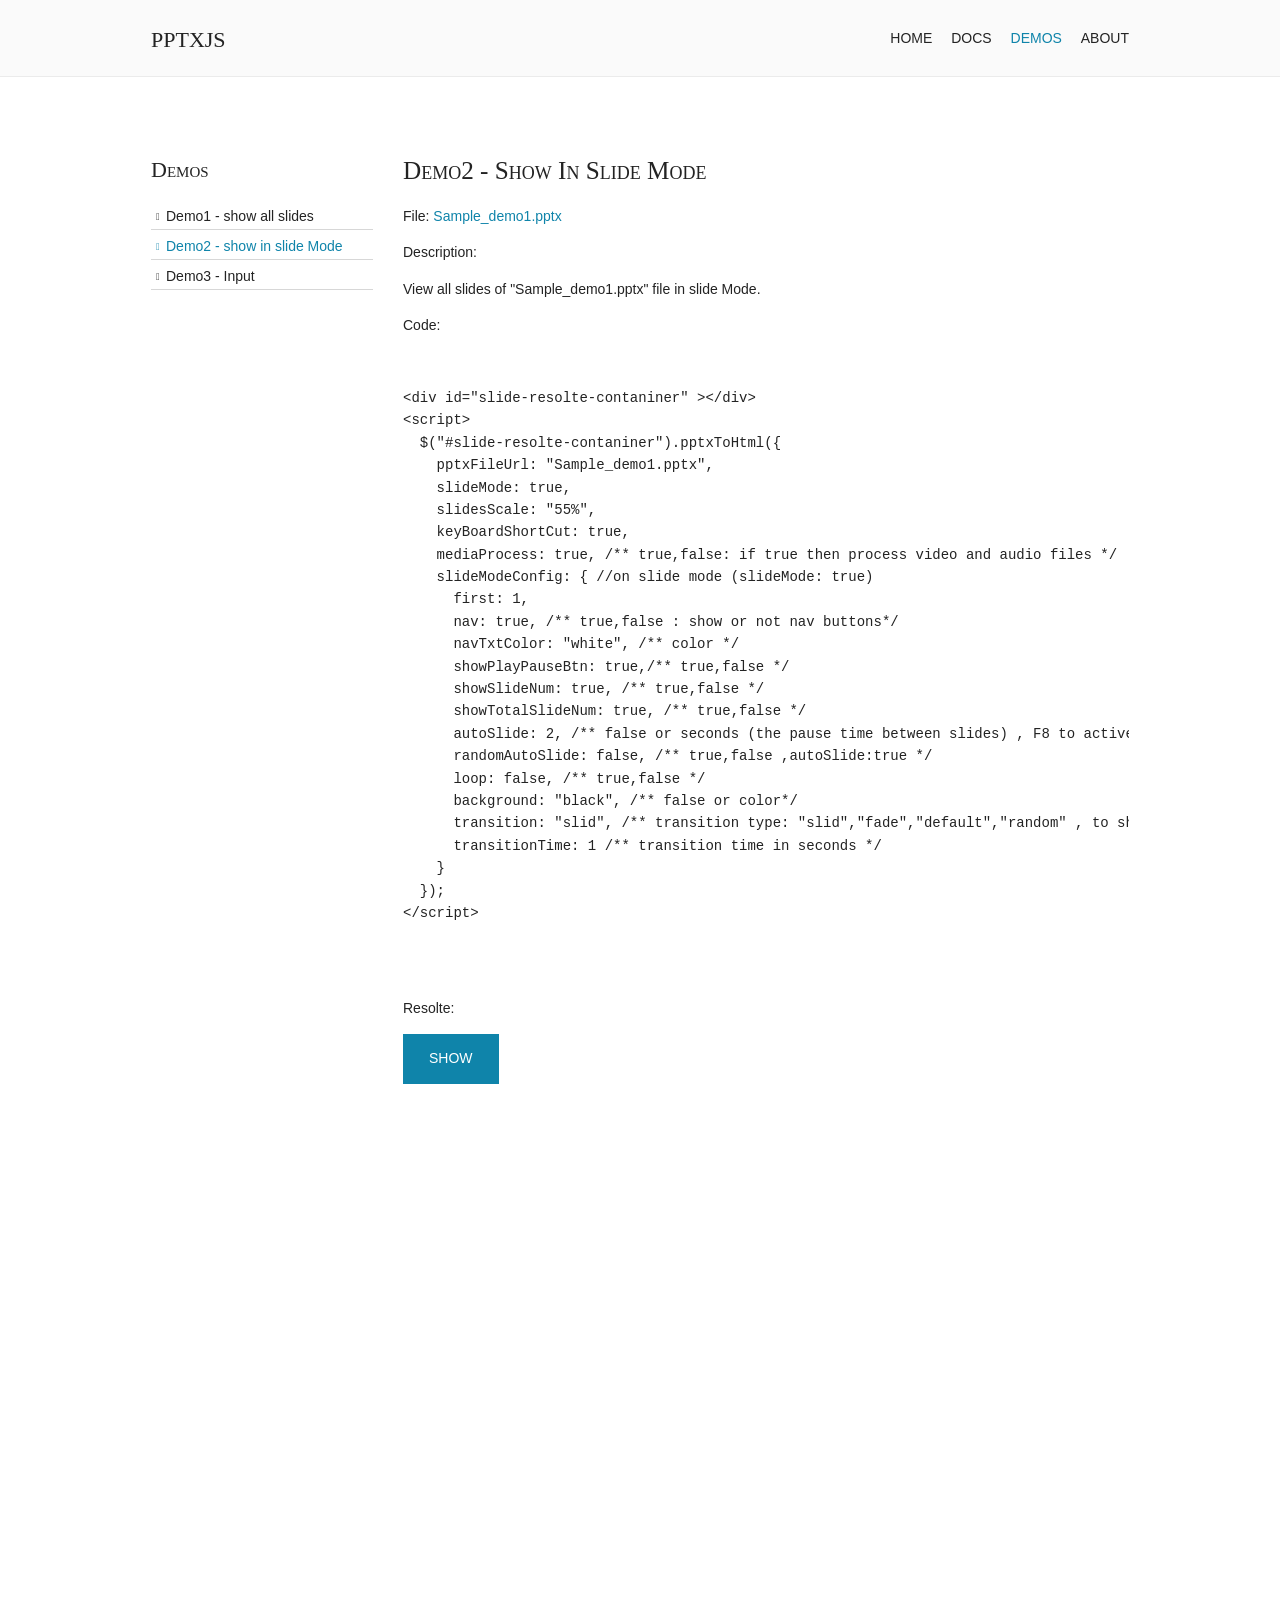
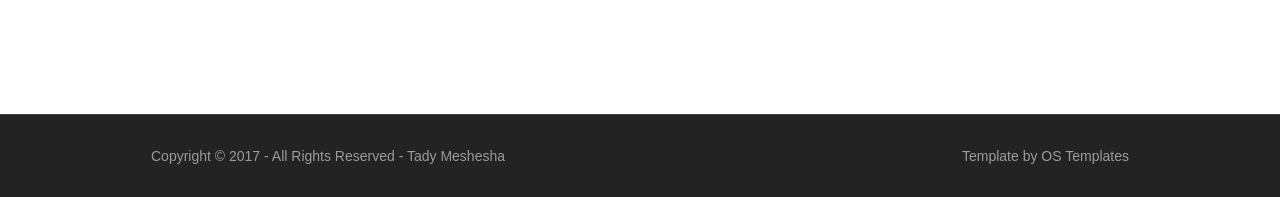
==== pages/demo2.html @ e9e7214b "Add files via upload" ====
<!DOCTYPE html>
<html>
<head>
<title>PPTXjs | Demos </title>
<meta charset="utf-8">
<meta name="viewport" content="width=device-width, initial-scale=1.0, maximum-scale=1.0, user-scalable=no">
<link rel="stylesheet" href="./css/jquery-ui.min.css">
<link href="../layout/styles/layout.css" rel="stylesheet" type="text/css" media="all">
<link rel="stylesheet" href="./css/pptxjs.css">
<link rel="stylesheet" href="./css/nv.d3.min.css">

<script type="text/javascript" src="./js/jquery-1.11.3.min.js"></script>
<script type="text/javascript" src="./js/jquery-ui.min.js"></script>
<script type="text/javascript" src="./js/jszip.min.js"></script>

<script type="text/javascript" src="./js/filereader.js"></script>

<script type="text/javascript" src="./js/d3.min.js"></script>
<script type="text/javascript" src="./js/nv.d3.min.js"></script>
<script type="text/javascript" src="./js/pptxjs.js"></script>
<script type="text/javascript" src="./js/divs2slides.js"></script>

<style>
  .code-container{
    overflow: scroll;
  }
</style>
</head>
<body id="top">
<div class="wrapper row1">
    <header id="header" class="hoc clear">
        <div id="logo" class="fl_left">
        <h1><a href="../index.html">PPTXjs</a></h1>
        </div>
        <nav id="mainav" class="fl_right">
        <ul class="clear">
            <li><a href="../index.html">Home</a></li>
            <li><a href="docs.html">Docs</a></li>
            <li class="active"><a href="demos.html">Demos</a></li>
            <li><a href="https://github.com/meshesha">About</a></li>
        </ul>
        </nav>
    </header>
</div>
<div class="wrapper row3">
  <main class="hoc container clear"> 
    <!-- main body -->
    <div class="sidebar one_quarter first"> 
      <h6>Demos</h6>
      <nav class="sdb_holder">
        <ul>
          <li><a href="demos.html">Demo1 - show all slides</a></li>
          <li class="active"><a href="demo2.html">Demo2 - show in slide Mode</a></li>
          <li><a href="demo3.html">Demo3 - Input</a></li>
        </ul>
      </nav>
    </div>
    <div class="content three_quarter"> 
          <h3 class="font-x2">Demo2 - show in slide Mode</h3>
          <p>File: <a href="/Sample_demo1.pptx">Sample_demo1.pptx</a></p>
          <p>Description:</p>
          <p>View all slides of "Sample_demo1.pptx" file in slide Mode.</p>
          <p>Code:</p>
          <div class="code-container">
            <pre>
              <code>
&lt;div id=&quot;slide-resolte-contaniner&quot; &gt;&lt;/div&gt; 
&lt;script&gt; 
  $(&quot;#slide-resolte-contaniner&quot;).pptxToHtml({ 
    pptxFileUrl: &quot;Sample_demo1.pptx&quot;, 
    slideMode: true,
    slidesScale: &quot;55%&quot;,
    keyBoardShortCut: true, 
    mediaProcess: true, /** true,false: if true then process video and audio files */ 
    slideModeConfig: { //on slide mode (slideMode: true) 
      first: 1, 
      nav: true, /** true,false : show or not nav buttons*/ 
      navTxtColor: &quot;white&quot;, /** color */ 
      showPlayPauseBtn: true,/** true,false */ 
      showSlideNum: true, /** true,false */ 
      showTotalSlideNum: true, /** true,false */ 
      autoSlide: 2, /** false or seconds (the pause time between slides) , F8 to active(keyBoardShortCut: true) */ 
      randomAutoSlide: false, /** true,false ,autoSlide:true */ 
      loop: false, /** true,false */ 
      background: &quot;black&quot;, /** false or color*/ 
      transition: &quot;slid&quot;, /** transition type: &quot;slid&quot;,&quot;fade&quot;,&quot;default&quot;,&quot;random&quot; , to show transition efects :transitionTime &gt; 0.5 */ 
      transitionTime: 1 /** transition time in seconds */ 
    } 
  }); 
&lt;/script&gt;
              </code>
            </pre>
          </div>
          <p>Resolte:</p>
          <button class="btn" onclick="showSlides()">Show</button>
          <div id="slide-dialog-box" title="demo-2: slide mode" style="width: 1040px;height: 550px;overflow: scroll;">
            <div id="slide-resolte-contaniner"></div>
          </div>
          <script>
              $("#slide-resolte-contaniner").pptxToHtml({
                pptxFileUrl: "Sample_demo1.pptx",
                slideMode: true,
                slidesScale: "55%",
                keyBoardShortCut: true,
                mediaProcess: true, /** true,false: if true then process video and audio files */
                slideModeConfig: {  //on slide mode (slideMode: true)
                  first: 1,
                  nav: true, /** true,false : show or not nav buttons*/
                  navTxtColor: "white", /** color */
                  showPlayPauseBtn: true,/** true,false */
                  showSlideNum: true, /** true,false */
                  showTotalSlideNum: true, /** true,false */
                  autoSlide: 2, /** false or seconds (the pause time between slides) , F8 to active(keyBoardShortCut: true) */
                  randomAutoSlide: false, /** true,false ,autoSlide:true */ 
                  loop: false,  /** true,false */
                  background: "black", /** false or color*/
                  transition: "slid", /** transition type: "slid","fade","default","random" , to show transition efects :transitionTime > 0.5 */
                  transitionTime: 1 /** transition time in seconds */
                }
              });
              var dlog = $("#slide-dialog-box").dialog({
                width: 1040,
                height: 600,
                autoOpen: false,
                modal: true
              });
              function showSlides(){
                dlog.dialog("open");
              }
            </script>
    </div>
    </script>
    <!-- / main body -->
    <div class="clear"></div>
  </main>
</div>

<div class="wrapper row5">
        <div id="copyright" class="hoc clear"> 
          <p class="fl_left">Copyright &copy; 2017 - All Rights Reserved - <a href="https://github.com/meshesha/">Tady Meshesha</a></p>
          <p class="fl_right">Template by <a target="_blank" href="http://www.os-templates.com/" title="Free Website Templates">OS Templates</a></p>
        </div>
      </div>
<a id="backtotop" href="#top"><i class="fa fa-chevron-up"></i></a>
<!-- JAVASCRIPTS -->
<script src="../layout/scripts/jquery.backtotop.js"></script>
<script src="../layout/scripts/jquery.mobilemenu.js"></script>
</body>
</html>
---- layout/styles/layout.css ----
@charset "utf-8";
/*
Template Name: Epigosha
Author: <a href="http://www.os-templates.com/">OS Templates</a>
Author URI: http://www.os-templates.com/
Licence: Free to use under our free template licence terms
Licence URI: http://www.os-templates.com/template-terms
File: Layout CSS
*/

@import url("fontawesome-4.5.0.min.css");
@import url("framework.css");

/* Rows
--------------------------------------------------------------------------------------------------------------- */
.row1{border-bottom:1px solid;}
.row2, .row2 a{}
.row3, .row3 a{}
.row4, .row4 a{}
.row5{border-top:1px solid;}


/* Page Intro
--------------------------------------------------------------------------------------------------------------- */
#pageintro .box{padding-top:150px; padding-bottom:150px;}

#pageintro article{}
#pageintro article .heading{margin-bottom:30px; font-size:36px;}
#pageintro article p{font-size:16px;}
#pageintro article footer{margin-top:50px;}


/* Header
--------------------------------------------------------------------------------------------------------------- */
#header{}

#header #logo{margin:29px 0 0 0;}
#header #logo h1{margin:0; padding:0; font-size:22px; line-height:1; text-transform:uppercase;}


/* Content Area
--------------------------------------------------------------------------------------------------------------- */
.container{padding:80px 0;}

/* Content */
.container .content{}

#stats{text-align:center;}
#stats li *{margin:0; padding:0;}
#stats li:last-child{margin-bottom:0;}/* Used in mobile devices when elements stack */
#stats li i{margin-bottom:30px;}
#stats li p:first-of-type{margin-bottom:30px; font-size:32px; font-weight:700;}
#stats li p:last-of-type{text-transform:uppercase;}

.latest{}
.latest figure{display:inline-block; position:relative; max-width:100%; margin-bottom:30px;}
.latest figure figcaption{display:block; position:absolute; top:10px; left:10px; width:60px; height:auto; padding:8px 0; border:1px solid; text-align:center;}
.latest figure figcaption *{display:block; margin:0; padding:0;}
.latest figure figcaption strong{margin-bottom:-5px;}
.latest .heading, .latest p{margin:0; padding:0;}
.latest .heading{margin-bottom:10px;}
.latest p:last-of-type{margin:20px 0 0 0;}

/* Comments */
#comments ul{margin:0 0 40px 0; padding:0; list-style:none;}
#comments li{margin:0 0 10px 0; padding:15px;}
#comments .avatar{float:right; margin:0 0 10px 10px; padding:3px; border:1px solid;}
#comments address{font-weight:bold;}
#comments time{font-size:smaller;}
#comments .comcont{display:block; margin:0; padding:0;}
#comments .comcont p{margin:10px 5px 10px 0; padding:0;}

#comments form{display:block; width:100%;}
#comments input, #comments textarea{width:100%; padding:10px; border:1px solid;}
#comments textarea{overflow:auto;}
#comments div{margin-bottom:15px;}
#comments input[type="submit"], #comments input[type="reset"]{display:inline-block; width:auto; min-width:150px; margin:0; padding:8px 5px; cursor:pointer;}

/* Sidebar */
.container .sidebar{}

.sidebar .sdb_holder{margin-bottom:50px;}
.sidebar .sdb_holder:last-child{margin-bottom:0;}


/* Elements
--------------------------------------------------------------------------------------------------------------- */
#elements{}

#elements article{display:block; position:relative; min-height:80px; margin:0 0 30px 0; padding:0 0 0 40px;}
#elements article:last-child{margin:0;}
#elements article *{margin:0;}
#elements article i{display:block; position:absolute; top:0; left:0; font-size:24px;}
#elements article .heading{margin-bottom:10px; font-size:1.2rem;}
#elements article p{margin-bottom:10px;}


/* CTA - Click To Action
--------------------------------------------------------------------------------------------------------------- */
#cta{text-align:center;}

#cta *{margin:0;}
#cta .heading{margin-bottom:50px;}


/* Footer
--------------------------------------------------------------------------------------------------------------- */
#footer{padding:80px 0 50px;}

#footer .title{margin:0 0 50px 0; padding:0; font-size:1.2rem;}

#footer .linklist li{display:block; margin-bottom:15px; padding:0 0 15px 0; border-bottom:1px solid;}
#footer .linklist li:last-child{margin:0; padding:0; border:none;}
#footer .linklist li::before, #footer .linklist li::after{display:table; content:"";}
#footer .linklist li, #footer .linklist li::after{clear:both;}

#footer .contact{}
#footer .contact.linklist li, #footer .contact.linklist li:last-child{position:relative; padding-left:40px;}
#footer .contact li *{margin:0; padding:0; line-height:1.6;}
#footer .contact li i{display:block; position:absolute; top:0; left:0; width:30px; font-size:16px; text-align:center;}


/* Copyright
--------------------------------------------------------------------------------------------------------------- */
#copyright{padding:30px 0;}
#copyright *{margin:0; padding:0;}


/* Transition Fade
--------------------------------------------------------------------------------------------------------------- */
*, *::before, *::after{transition:all .3s ease-in-out;}
#mainav form *{transition:none !important;}


/* ------------------------------------------------------------------------------------------------------------ */
/* ------------------------------------------------------------------------------------------------------------ */
/* ------------------------------------------------------------------------------------------------------------ */
/* ------------------------------------------------------------------------------------------------------------ */
/* ------------------------------------------------------------------------------------------------------------ */


/* Navigation
--------------------------------------------------------------------------------------------------------------- */
nav ul, nav ol{margin:0; padding:0; list-style:none;}

#mainav, #breadcrumb, .sidebar nav{line-height:normal;}
#mainav .drop::after, #mainav li li .drop::after, #breadcrumb li a::after, .sidebar nav a::after{position:absolute; font-family:"FontAwesome"; font-size:10px; line-height:10px;}

/* Top Navigation */
#mainav{}
#mainav ul.clear{}
#mainav ul{text-transform:uppercase;}
#mainav ul ul{z-index:9999; position:absolute; width:180px; text-transform:none;}
#mainav ul ul ul{left:180px; top:0;}
#mainav li{display:inline-block; position:relative; margin:0 15px 0 0; padding:0;}
#mainav li:last-child{margin-right:0;}
#mainav li li{width:100%; margin:0;}
#mainav li a{display:block; padding:30px 0;}
#mainav li li a{border:solid; border-width:0 0 1px 0;}
#mainav .drop{padding-left:15px;}
#mainav li li a, #mainav li li .drop{display:block; margin:0; padding:10px 15px;}
#mainav .drop::after, #mainav li li .drop::after{content:"\f0d7";}
#mainav .drop::after{top:35px; left:5px;}
#mainav li li .drop::after{top:15px; left:5px;}
#mainav ul ul{visibility:hidden; opacity:0;}
#mainav ul li:hover > ul{visibility:visible; opacity:1;}

#mainav form{display:none; margin:0; padding:0;}
#mainav form select, #mainav form select option{display:block; cursor:pointer; outline:none;}
#mainav form select{width:100%; padding:5px; border:none;}
#mainav form select option{margin:5px; padding:0; border:none;}

/* Breadcrumb */
#breadcrumb{padding:50px 0 20px;}
#breadcrumb ul{margin:0; padding:0; list-style:none; font-variant:small-caps;}
#breadcrumb li{display:inline-block; margin:0 6px 0 0; padding:0;}
#breadcrumb li a{display:block; position:relative; margin:0; padding:0 12px 0 0; font-size:12px;}
#breadcrumb li a::after{top:3px; right:0; content:"\f101";}
#breadcrumb li:last-child a{margin:0; padding:0;}
#breadcrumb li:last-child a::after{display:none;}

/* Sidebar Navigation */
.sidebar nav{display:block; width:100%;}
.sidebar nav li{margin:0 0 3px 0; padding:0;}
.sidebar nav a{display:block; position:relative; margin:0; padding:5px 10px 5px 15px; text-decoration:none; border:solid; border-width:0 0 1px 0;}
.sidebar nav a::after{top:9px; left:5px; content:"\f101";}
.sidebar nav ul ul a{padding-left:35px;}
.sidebar nav ul ul a::after{left:25px;}
.sidebar nav ul ul ul a{padding-left:55px;}
.sidebar nav ul ul ul a::after{left:45px;}

/* Pagination */
.pagination{display:block; width:100%; text-align:center; clear:both;}
.pagination li{display:inline-block; margin:0 2px 0 0;}
.pagination li:last-child{margin-right:0;}
.pagination a, .pagination strong{display:block; padding:8px 11px; border:1px solid; background-clip:padding-box; font-weight:normal;}

/* Back to Top */
#backtotop{z-index:999; display:inline-block; position:fixed; visibility:hidden; bottom:20px; right:20px; width:36px; height:36px; line-height:36px; font-size:16px; text-align:center; opacity:.2;}
#backtotop i{display:block; width:100%; height:100%; line-height:inherit;}
#backtotop.visible{visibility:visible; opacity:.5;}
#backtotop:hover{opacity:1;}


/* Tables
--------------------------------------------------------------------------------------------------------------- */
table, th, td{border:1px solid; border-collapse:collapse; vertical-align:top;}
table, th{table-layout:auto;}
table{width:100%; margin-bottom:15px;}
th, td{padding:5px 8px;}
td{border-width:0 1px;}


/* Gallery
--------------------------------------------------------------------------------------------------------------- */
#gallery{display:block; width:100%; margin-bottom:50px;}
#gallery figure figcaption{display:block; width:100%; clear:both;}
#gallery li{margin-bottom:30px;}


/* Font Awesome Social Icons
--------------------------------------------------------------------------------------------------------------- */
.faico{margin:0; padding:0; list-style:none;}
.faico li{display:inline-block; margin:8px 5px 0 0; padding:0; line-height:normal;}
.faico li:last-child{margin-right:0;}
.faico a{display:inline-block; width:36px; height:36px; line-height:36px; font-size:18px; text-align:center;}

.faico a{color:#050505; background-color:#0F84AA;}
.faico a:hover{color:#FFFFFF;}

.faicon-dribble:hover{background-color:#EA4C89;}
.faicon-facebook:hover{background-color:#3B5998;}
.faicon-google-plus:hover{background-color:#DB4A39;}
.faicon-linkedin:hover{background-color:#0E76A8;}
.faicon-twitter:hover{background-color:#00ACEE;}
.faicon-vk:hover{background-color:#4E658E;}


/* ------------------------------------------------------------------------------------------------------------ */
/* ------------------------------------------------------------------------------------------------------------ */
/* ------------------------------------------------------------------------------------------------------------ */
/* ------------------------------------------------------------------------------------------------------------ */
/* ------------------------------------------------------------------------------------------------------------ */


/* Colours
--------------------------------------------------------------------------------------------------------------- */
body{color:#FFFFFF; background-color:#232323;}
a{color:#0F84AA;}
a:active, a:focus{background:transparent;}/* IE10 + 11 Bugfix - prevents grey background */
hr, .borderedbox{border-color:#D7D7D7;}
label span{color:#FF0000; background-color:inherit;}
input:focus, textarea:focus, *:required:focus{border-color:#0F84AA;}
.overlay{color:#FFFFFF; background-color:inherit;}
.overlay::after{color:inherit; background-color:rgba(0,0,0,.55);}

.btn, .btn.inverse:hover{color:#FFFFFF; background-color:#0F84AA; border-color:#0F84AA;}
.btn:hover, .btn.inverse{color:inherit; background-color:transparent; border-color:inherit;}

.split .box, .split .box::after{color:#9B9B9B; background-color:rgba(35,35,35,.8);/* #232323 */}
.split .box.bg-light, .split .box.bg-light::after{color:#232323; background-color:rgba(250,250,250,.85);/* #FAFAFA */}
.split .box.bg-coloured, .split .box.bg-coloured::after{color:#FFFFFF; background-color:rgba(15,132,170,.65);/* #0F84AA */}


/* Rows */
.row1{color:#232323; background-color:#FAFAFA; border-color:#EBEBEB;}
.row2{color:#232323; background-color:#EBEBEB;}
.row3{color:#232323; background-color:#FFFFFF;}
.row4{color:#9B9B9B; background-color:#232323;}
.row5, .row5 a{color:#9B9B9B; background-color:#232323;}
.row5{border-color:#404040;}


/* Header */
#header #logo a{color:inherit;}


/* Content Area */
.latest figure figcaption{color:#FFFFFF; background-color:rgba(0,0,0,.2); border-color:#FFFFFF;}


/* Footer */
#footer .title{color:#FFFFFF;}
#footer .linklist li{border-color:#404040;}


/* Navigation */
#mainav li a{color:inherit;}
#mainav .active a, #mainav a:hover, #mainav li:hover > a{color:#0F84AA; background-color:inherit;}
#mainav li li a, #mainav .active li a{color:#FFFFFF; background-color:rgba(0,0,0,.6); border-color:rgba(0,0,0,.6);}
#mainav li li:hover > a, #mainav .active .active > a{color:#FFFFFF; background-color:#0F84AA;}
#mainav form select{color:#232323; background-color:#EBEBEB;}

#breadcrumb a{color:inherit; background-color:inherit;}
#breadcrumb li:last-child a{color:#0F84AA;}

.container .sidebar nav a{color:inherit; border-color:#D7D7D7;}
.container .sidebar nav a:hover{color:#0F84AA;}
.container .sidebar .active a, .container .sidebar a:hover, .container .sidebar li:hover > a{color:#0F84AA; background-color:inherit;}

.pagination a, .pagination strong{border-color:#D7D7D7;}
.pagination .current *{color:#FFFFFF; background-color:#0F84AA;}

#backtotop{color:#FFFFFF; background-color:#0F84AA;}


/* Tables + Comments */
table, th, td, #comments .avatar, #comments input, #comments textarea{border-color:#D7D7D7;}
#comments input:focus, #comments textarea:focus, #comments *:required:focus{border-color:#0F84AA;}
th{color:#FFFFFF; background-color:#373737;}
tr, #comments li, #comments input[type="submit"], #comments input[type="reset"]{color:inherit; background-color:#FBFBFB;}
tr:nth-child(even), #comments li:nth-child(even){color:inherit; background-color:#F7F7F7;}
table a, #comments a{background-color:inherit;}


/* ------------------------------------------------------------------------------------------------------------ */
/* ------------------------------------------------------------------------------------------------------------ */
/* ------------------------------------------------------------------------------------------------------------ */
/* ------------------------------------------------------------------------------------------------------------ */
/* ------------------------------------------------------------------------------------------------------------ */


/* Media Queries
--------------------------------------------------------------------------------------------------------------- */
@-ms-viewport{width:device-width;}


/* Max Wrapper Width - Laptop, Desktop etc.
--------------------------------------------------------------------------------------------------------------- */
@media screen and (min-width:978px){
	.hoc{max-width:978px;}
}


/* Mobile Devices
--------------------------------------------------------------------------------------------------------------- */
@media screen and (max-width:900px){
	.hoc{max-width:90%;}

	#header{padding:30px 0;}
	#header #logo{margin:7px 0 0 0;}

	#mainav{}
	#mainav ul{display:none;}
	#mainav form{display:block;}

	#breadcrumb{}

	.container{}
	#comments input[type="reset"]{margin-top:10px;}
	.pagination li{display:inline-block; margin:0 5px 5px 0;}

	#footer{}

	#copyright{}
	#copyright p:first-of-type{margin-bottom:10px;}
}


@media screen and (max-width:750px){
	.imgl, .imgr{display:inline-block; float:none; margin:0 0 10px 0;}
	.fl_left, .fl_right{display:block; float:none;}
	.one_half, .one_third, .two_third, .one_quarter, .two_quarter, .three_quarter{display:block; float:none; width:auto; margin:0 0 30px 0; padding:0;}

	#header{text-align:center;}
	#header #logo{margin:0 0 15px 0;}
}


/* Other
--------------------------------------------------------------------------------------------------------------- */
@media screen and (max-width:650px){
	.scrollable{display:block; width:100%; margin:0 0 30px 0; padding:0 0 15px 0; overflow:auto; overflow-x:scroll;}
	.scrollable table{margin:0; padding:0; white-space:nowrap;}

	.inline li{display:block; margin-bottom:10px;}
	.pushright li{margin-right:0;}

	.hoc.split{max-width:none; width:100%;}
	.split .box, .split .box.left{float:none; width:100%; padding:5%;}

	.font-x2{font-size:1.4rem;}
	.font-x3{font-size:1.6rem;}

	#pageintro .box{padding:100px 5%;}
}
---- pages/css/pptxjs.css ----
.slide {
	width: 100%;
	/*max-width: 920px;*/
	height: 690px;
	position: relative;
	border: 1px solid #333;
	background-color: #EFEFEF;
	text-align: center;
	border-radius: 10px;
	box-shadow: 1px 1px 3px #AAA;
	overflow: hidden;
	/*transform: scale(0.85);*/
}

.slide div.block {
	position: absolute;
	top: 0px;
	left: 0px;
	width: 100%;
}

.slide div.content {
	display: flex;
	flex-direction: column;
	/*
	justify-content: center;
	align-items: flex-end;
	*/
}

.slide div.v-up {
	justify-content: flex-start;
}
.slide div.v-mid {
	justify-content: center;
}
.slide div.v-down {
	justify-content: flex-end;
}

.slide div.h-left {
	align-items: flex-start;
	text-align: left;
}
.slide div.h-mid {
	align-items: center;
	text-align: center;
}
.slide div.h-right {
	align-items: flex-end;
	text-align: right;
}

.slide div.up-left {
	justify-content: flex-start;
	align-items: flex-start;
	text-align: left;
}
.slide div.up-center {
	justify-content: flex-start;
	align-items: center;
}
.slide div.up-right {
	justify-content: flex-start;
	align-items: flex-end;
}
.slide div.center-left {
	justify-content: center;
	align-items: flex-start;
	text-align: left;
}
.slide div.center-center {
	justify-content: center;
	align-items: center;
}
.slide div.center-right {
	justify-content: center;
	align-items: flex-end;
}
.slide div.down-left {
	justify-content: flex-end;
	align-items: flex-start;
	text-align: left;
}
.slide div.down-center {
	justify-content: flex-end;
	align-items: center;
}
.slide div.down-right {
	justify-content: flex-end;
	align-items: flex-end;
}


li.slide {
	margin: 10px 0px;
	font-size: 18px;
}

div.footer {
	text-align: center;
}

.slide table {
	position: absolute;
}

.slide table, .slide th, .slide td {
	border: 1px solid black;
}

.slide svg.drawing {
	position: absolute;
	overflow: visible;
}
/*
#pptx-thumb {
	min-width: 240px;
	height: 180px;
}
*/
---- pages/css/nv.d3.min.css ----
.nvd3 .nv-axis line,.nvd3 .nv-axis path{fill:none;shape-rendering:crispEdges}.nv-brush .extent,.nvd3 .background path,.nvd3 .nv-axis line,.nvd3 .nv-axis path{shape-rendering:crispEdges}.nv-distx,.nv-disty,.nv-noninteractive,.nvd3 .nv-axis,.nvd3.nv-pie .nv-label,.nvd3.nv-sparklineplus g.nv-hoverValue{pointer-events:none}.nvtooltip,svg.nvd3-svg{display:block;-webkit-touch-callout:none;-khtml-user-select:none}.nvd3 .nv-axis{opacity:1}.nvd3 .nv-axis.nv-disabled,.nvd3 .nv-controlsWrap .nv-legend .nv-check-box .nv-check{opacity:0}.nvd3 .nv-axis path{stroke:#000;stroke-opacity:.75}.nvd3 .nv-axis path.domain{stroke-opacity:.75}.nvd3 .nv-axis.nv-x path.domain{stroke-opacity:0}.nvd3 .nv-axis line{stroke:#e5e5e5}.nvd3 .nv-axis .zero line, .nvd3 .nv-axis line.zero{stroke-opacity:.75}.nvd3 .nv-axis .nv-axisMaxMin text{font-weight:700}.nvd3 .x .nv-axis .nv-axisMaxMin text,.nvd3 .x2 .nv-axis .nv-axisMaxMin text,.nvd3 .x3 .nv-axis .nv-axisMaxMin text{text-anchor:middle}.nvd3 .nv-bars rect{fill-opacity:.75;transition:fill-opacity 250ms linear;-moz-transition:fill-opacity 250ms linear;-webkit-transition:fill-opacity 250ms linear}.nvd3 .nv-bars rect.hover{fill-opacity:1}.nvd3 .nv-bars .hover rect{fill:#add8e6}.nvd3 .nv-bars text{fill:transparent}.nvd3 .nv-bars .hover text{fill:rgba(0,0,0,1)}.nvd3 .nv-discretebar .nv-groups rect,.nvd3 .nv-multibar .nv-groups rect,.nvd3 .nv-multibarHorizontal .nv-groups rect{stroke-opacity:0;transition:fill-opacity 250ms linear;-moz-transition:fill-opacity 250ms linear;-webkit-transition:fill-opacity 250ms linear}.nvd3 .nv-candlestickBar .nv-ticks rect:hover,.nvd3 .nv-discretebar .nv-groups rect:hover,.nvd3 .nv-multibar .nv-groups rect:hover,.nvd3 .nv-multibarHorizontal .nv-groups rect:hover{fill-opacity:1}.nvd3 .nv-discretebar .nv-groups text,.nvd3 .nv-multibarHorizontal .nv-groups text{font-weight:700;fill:rgba(0,0,0,1);stroke:transparent}.nvd3 .nv-boxplot circle{fill-opacity:.5}.nvd3 .nv-boxplot circle:hover,.nvd3 .nv-boxplot rect:hover{fill-opacity:1}.nvd3 line.nv-boxplot-median{stroke:#000}.nv-boxplot-tick:hover{stroke-width:2.5px}.nvd3.nv-bullet{font:10px sans-serif}.nvd3.nv-bullet .nv-measure{fill-opacity:.8}.nvd3.nv-bullet .nv-measure:hover{fill-opacity:1}.nvd3.nv-bullet .nv-marker{stroke:#000;stroke-width:2px}.nvd3.nv-bullet .nv-markerTriangle{stroke:#000;fill:#fff;stroke-width:1.5px}.nvd3.nv-bullet .nv-tick line{stroke:#666;stroke-width:.5px}.nvd3.nv-bullet .nv-range.nv-s0{fill:#eee}.nvd3.nv-bullet .nv-range.nv-s1{fill:#ddd}.nvd3.nv-bullet .nv-range.nv-s2{fill:#ccc}.nvd3.nv-bullet .nv-title{font-size:14px;font-weight:700}.nvd3.nv-bullet .nv-subtitle{fill:#999}.nvd3.nv-bullet .nv-range{fill:#bababa;fill-opacity:.4}.nvd3.nv-bullet .nv-range:hover{fill-opacity:.7}.nvd3.nv-candlestickBar .nv-ticks .nv-tick{stroke-width:1px}.nvd3.nv-candlestickBar .nv-ticks .nv-tick.hover{stroke-width:2px}.nvd3.nv-candlestickBar .nv-ticks .nv-tick.positive rect{stroke:#2ca02c;fill:#2ca02c}.nvd3.nv-candlestickBar .nv-ticks .nv-tick.negative rect{stroke:#d62728;fill:#d62728}.with-transitions .nv-candlestickBar .nv-ticks .nv-tick{transition:stroke-width 250ms linear,stroke-opacity 250ms linear;-moz-transition:stroke-width 250ms linear,stroke-opacity 250ms linear;-webkit-transition:stroke-width 250ms linear,stroke-opacity 250ms linear}.nvd3.nv-candlestickBar .nv-ticks line{stroke:#333}.nvd3 .nv-check-box .nv-box{fill-opacity:0;stroke-width:2}.nvd3 .nv-check-box .nv-check{fill-opacity:0;stroke-width:4}.nvd3 .nv-series.nv-disabled .nv-check-box .nv-check{fill-opacity:0;stroke-opacity:0}.nvd3.nv-linePlusBar .nv-bar rect{fill-opacity:.75}.nvd3.nv-linePlusBar .nv-bar rect:hover{fill-opacity:1}.nvd3 .nv-groups path.nv-line{fill:none}.nvd3 .nv-groups path.nv-area{stroke:none}.nvd3.nv-line .nvd3.nv-scatter .nv-groups .nv-point{fill-opacity:0;stroke-opacity:0}.nvd3.nv-scatter.nv-single-point .nv-groups .nv-point{fill-opacity:.5!important;stroke-opacity:.5!important}.with-transitions .nvd3 .nv-groups .nv-point{transition:stroke-width 250ms linear,stroke-opacity 250ms linear;-moz-transition:stroke-width 250ms linear,stroke-opacity 250ms linear;-webkit-transition:stroke-width 250ms linear,stroke-opacity 250ms linear}.nvd3 .nv-groups .nv-point.hover,.nvd3.nv-scatter .nv-groups .nv-point.hover{stroke-width:7px;fill-opacity:.95!important;stroke-opacity:.95!important}.nvd3 .nv-point-paths path{stroke:#aaa;stroke-opacity:0;fill:#eee;fill-opacity:0}.nvd3 .nv-indexLine{cursor:ew-resize}svg.nvd3-svg{-webkit-user-select:none;-ms-user-select:none;-moz-user-select:none;user-select:none;width:100%;height:100%}.nvtooltip.with-3d-shadow,.with-3d-shadow .nvtooltip{-moz-box-shadow:0 5px 10px rgba(0,0,0,.2);-webkit-box-shadow:0 5px 10px rgba(0,0,0,.2);box-shadow:0 5px 10px rgba(0,0,0,.2);-webkit-border-radius:5px;-moz-border-radius:5px;border-radius:5px}.nvd3 text{font:400 12px Arial}.nvd3 .title{font:700 14px Arial}.nvd3 .nv-background{fill:#fff;fill-opacity:0}.nvd3.nv-noData{font-size:18px;font-weight:700}.nv-brush .extent{fill-opacity:.125}.nv-brush .resize path{fill:#eee;stroke:#666}.nvd3 .nv-legend .nv-series{cursor:pointer}.nvd3 .nv-legend .nv-disabled circle{fill-opacity:0}.nvd3 .nv-brush .extent{fill-opacity:0!important}.nvd3 .nv-brushBackground rect{stroke:#000;stroke-width:.4;fill:#fff;fill-opacity:.7}.nvd3.nv-ohlcBar .nv-ticks .nv-tick{stroke-width:1px}.nvd3.nv-ohlcBar .nv-ticks .nv-tick.hover{stroke-width:2px}.nvd3.nv-ohlcBar .nv-ticks .nv-tick.positive{stroke:#2ca02c}.nvd3.nv-ohlcBar .nv-ticks .nv-tick.negative{stroke:#d62728}.nvd3 .background path{fill:none;stroke:#EEE;stroke-opacity:.4}.nvd3 .foreground path{fill:none;stroke-opacity:.7}.nvd3 .nv-parallelCoordinates-brush .extent{fill:#fff;fill-opacity:.6;stroke:gray;shape-rendering:crispEdges}.nvd3 .nv-parallelCoordinates .hover{fill-opacity:1;stroke-width:3px}.nvd3 .missingValuesline line{fill:none;stroke:#000;stroke-width:1;stroke-opacity:1;stroke-dasharray:5,5}.nvd3.nv-pie .nv-pie-title{font-size:24px;fill:rgba(19,196,249,.59)}.nvd3.nv-pie .nv-slice text{stroke:#000;stroke-width:0}.nvd3.nv-pie path{transition:fill-opacity 250ms linear,stroke-width 250ms linear,stroke-opacity 250ms linear;-moz-transition:fill-opacity 250ms linear,stroke-width 250ms linear,stroke-opacity 250ms linear;-webkit-transition:fill-opacity 250ms linear,stroke-width 250ms linear,stroke-opacity 250ms linear;stroke:#fff;stroke-width:1px;stroke-opacity:1}.nvd3.nv-pie .hover path{fill-opacity:.7}.nvd3.nv-pie .nv-label rect{fill-opacity:0;stroke-opacity:0}.nvd3 .nv-groups .nv-point.hover{stroke-width:20px;stroke-opacity:.5}.nvd3 .nv-scatter .nv-point.hover{fill-opacity:1}.nvd3.nv-sparkline path{fill:none}.nvd3.nv-sparklineplus .nv-hoverValue line{stroke:#333;stroke-width:1.5px}.nvd3.nv-sparklineplus,.nvd3.nv-sparklineplus g{pointer-events:all}.nvd3 .nv-interactiveGuideLine,.nvtooltip{pointer-events:none}.nvd3 .nv-hoverArea{fill-opacity:0;stroke-opacity:0}.nvd3.nv-sparklineplus .nv-xValue,.nvd3.nv-sparklineplus .nv-yValue{stroke-width:0;font-size:.9em;font-weight:400}.nvd3.nv-sparklineplus .nv-yValue{stroke:#f66}.nvd3.nv-sparklineplus .nv-maxValue{stroke:#2ca02c;fill:#2ca02c}.nvd3.nv-sparklineplus .nv-minValue{stroke:#d62728;fill:#d62728}.nvd3.nv-sparklineplus .nv-currentValue{font-weight:700;font-size:1.1em}.nvtooltip h3,.nvtooltip table td.key{font-weight:400}.nvd3.nv-stackedarea path.nv-area{fill-opacity:.7;stroke-opacity:0;transition:fill-opacity 250ms linear,stroke-opacity 250ms linear;-moz-transition:fill-opacity 250ms linear,stroke-opacity 250ms linear;-webkit-transition:fill-opacity 250ms linear,stroke-opacity 250ms linear}.nvd3.nv-stackedarea path.nv-area.hover{fill-opacity:.9}.nvd3.nv-stackedarea .nv-groups .nv-point{stroke-opacity:0;fill-opacity:0}.nvtooltip{position:absolute;color:rgba(0,0,0,1);padding:1px;z-index:10000;font-family:Arial;font-size:13px;text-align:left;white-space:nowrap;-webkit-user-select:none;-moz-user-select:none;-ms-user-select:none;user-select:none;background:rgba(255,255,255,.8);border:1px solid rgba(0,0,0,.5);border-radius:4px}.nvtooltip h3,.nvtooltip p{margin:0;text-align:center}.nvtooltip.with-transitions,.with-transitions .nvtooltip{transition:opacity 50ms linear;-moz-transition:opacity 50ms linear;-webkit-transition:opacity 50ms linear;transition-delay:200ms;-moz-transition-delay:200ms;-webkit-transition-delay:200ms}.nvtooltip.x-nvtooltip,.nvtooltip.y-nvtooltip{padding:8px}.nvtooltip h3{padding:4px 14px;line-height:18px;background-color:rgba(247,247,247,.75);color:rgba(0,0,0,1);border-bottom:1px solid #ebebeb;-webkit-border-radius:5px 5px 0 0;-moz-border-radius:5px 5px 0 0;border-radius:5px 5px 0 0}.nvtooltip p{padding:5px 14px}.nvtooltip span{display:inline-block;margin:2px 0}.nvtooltip table{margin:6px;border-spacing:0}.nvtooltip table td{padding:2px 9px 2px 0;vertical-align:middle}.nvtooltip table td.key.total{font-weight:700}.nvtooltip table td.value{text-align:right;font-weight:700}.nvtooltip table tr.highlight td{padding:1px 9px 1px 0;border-bottom-style:solid;border-bottom-width:1px;border-top-style:solid;border-top-width:1px}.nvtooltip table td.legend-color-guide div{vertical-align:middle;width:12px;height:12px;border:1px solid #999}.nvtooltip .footer{padding:3px;text-align:center}.nvtooltip-pending-removal{pointer-events:none;display:none}.nvd3 line.nv-guideline{stroke:#ccc}
/*# sourceMappingURL=nv.d3.min.css.map */
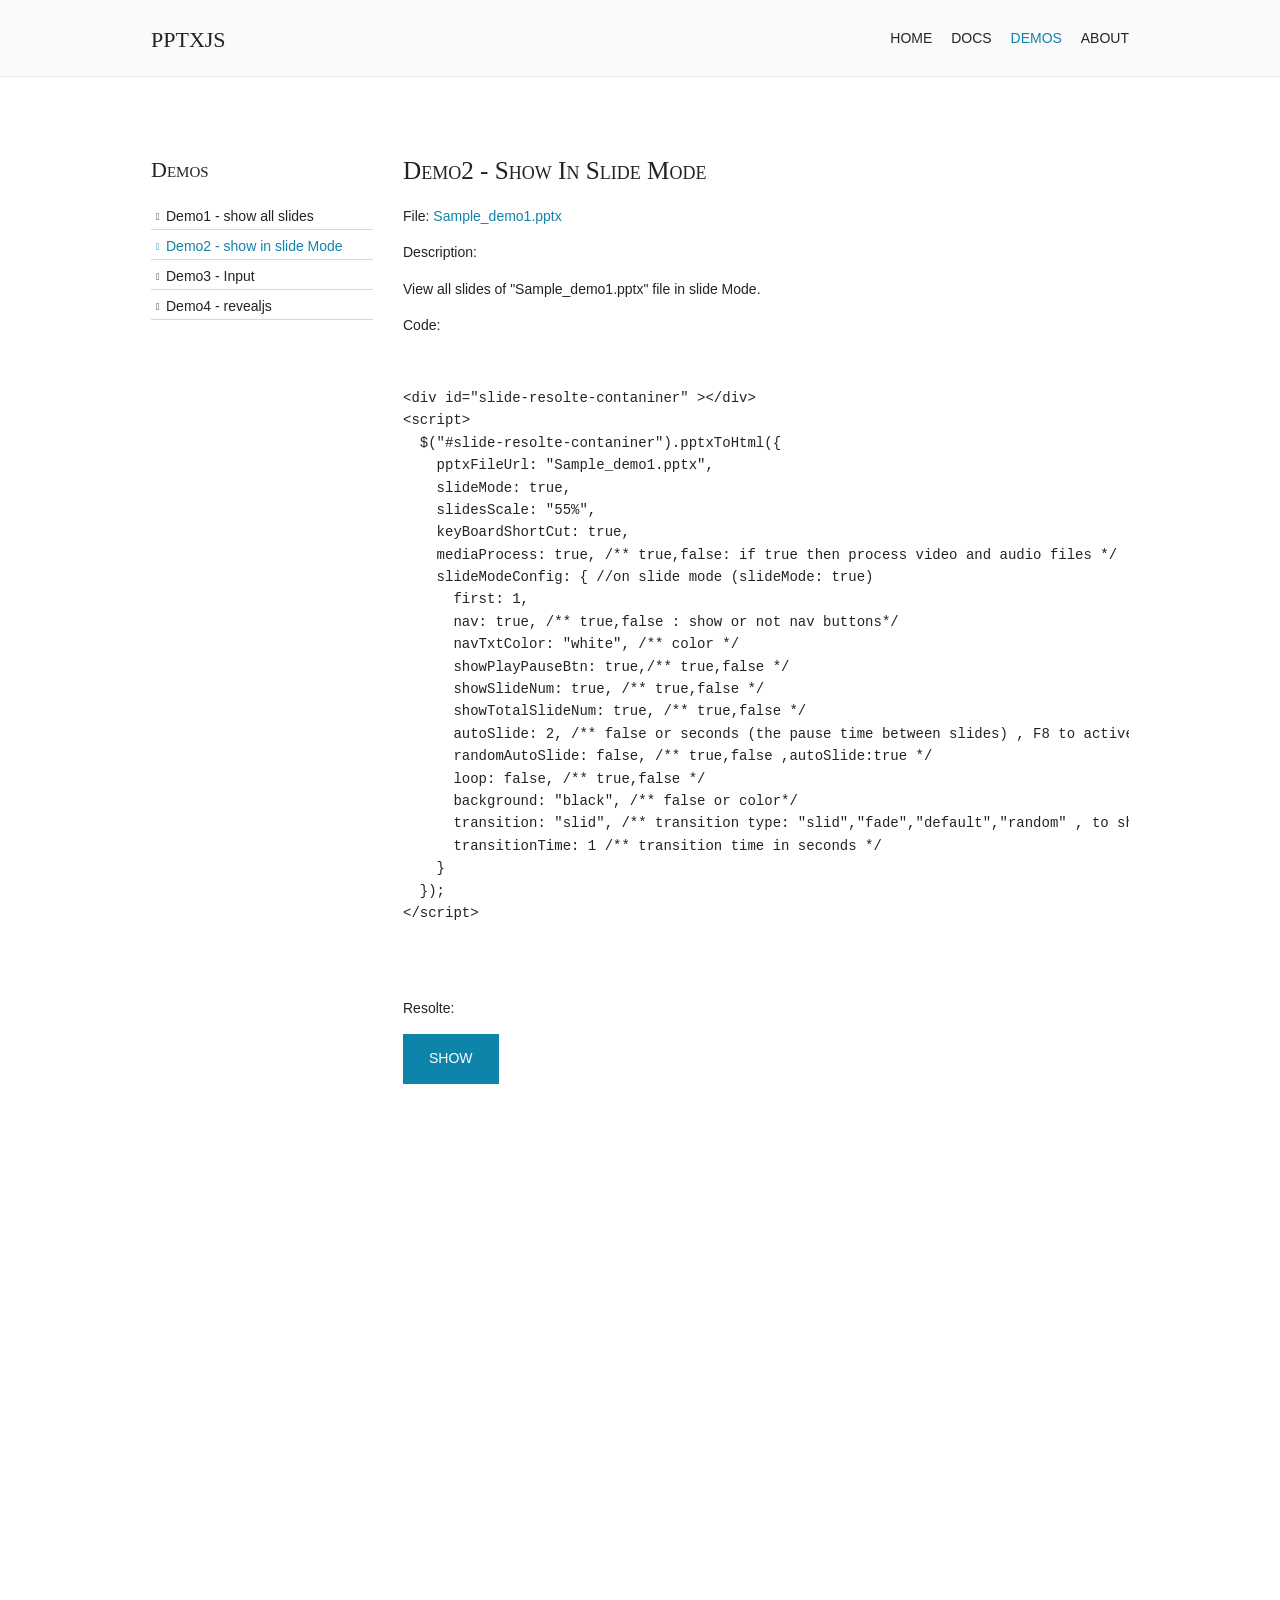
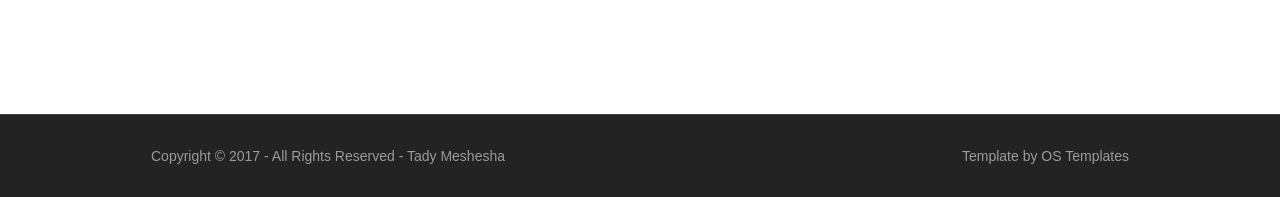
==== commit db6e4334: "Update demo2.html" ====
--- a/pages/demo2.html
+++ b/pages/demo2.html
@@ -52,6 +52,7 @@
           <li><a href="demos.html">Demo1 - show all slides</a></li>
           <li class="active"><a href="demo2.html">Demo2 - show in slide Mode</a></li>
           <li><a href="demo3.html">Demo3 - Input</a></li>
+	        <li><a href="demo_revealjs.html">Demo4 - revealjs</a></li>
         </ul>
       </nav>
     </div>
--- a/pages/css/pptxjs.css
+++ b/pages/css/pptxjs.css
@@ -6,10 +6,10 @@
 	height: 690px;
 	position: relative;
 	border: 1px solid #333;
-	background-color: #EFEFEF;
+	/* background-color: #EFEFEF; */
 	text-align: center;
 	border-radius: 10px;
-	box-shadow: 1px 1px 3px #AAA;
+	/* box-shadow: 1px 1px 3px #AAA; */
 	overflow: hidden;
 	/*transform: scale(0.85);*/
 }
@@ -94,14 +94,14 @@
 }
 
 
-li.slide {
+.slide li.slide {
 	margin: 10px 0px;
 	font-size: 18px;
 }
 
-div.footer {
+/* div.footer {
 	text-align: center;
-}
+} */
 
 .slide table {
 	position: absolute;
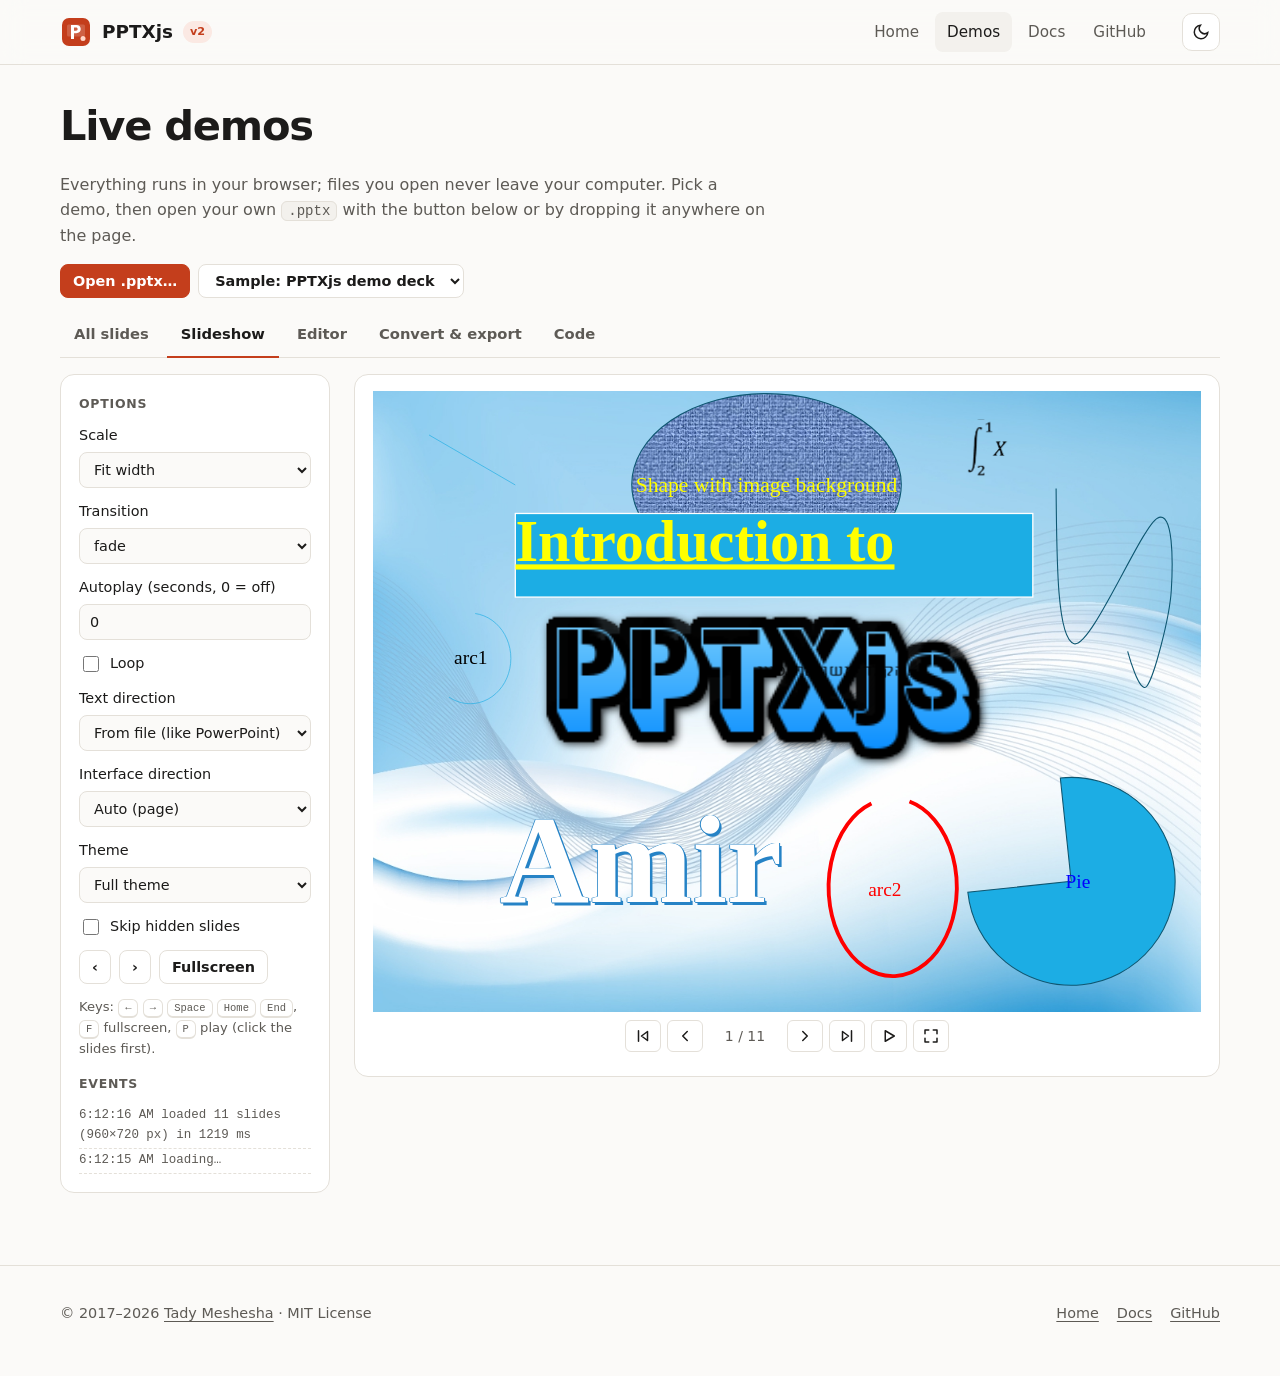
==== commit f22c8039: "New website for PPTXjs v2: modern design, live demos, editor, docs" ====
--- a/pages/demo2.html
+++ b/pages/demo2.html
@@ -1,150 +1,15 @@
-<!DOCTYPE html>
-<html>
-<head>
-<title>PPTXjs | Demos </title>
-<meta charset="utf-8">
-<meta name="viewport" content="width=device-width, initial-scale=1.0, maximum-scale=1.0, user-scalable=no">
-<link rel="stylesheet" href="./css/jquery-ui.min.css">
-<link href="../layout/styles/layout.css" rel="stylesheet" type="text/css" media="all">
-<link rel="stylesheet" href="./css/pptxjs.css">
-<link rel="stylesheet" href="./css/nv.d3.min.css">
-
-<script type="text/javascript" src="./js/jquery-1.11.3.min.js"></script>
-<script type="text/javascript" src="./js/jquery-ui.min.js"></script>
-<script type="text/javascript" src="./js/jszip.min.js"></script>
-
-<script type="text/javascript" src="./js/filereader.js"></script>
-
-<script type="text/javascript" src="./js/d3.min.js"></script>
-<script type="text/javascript" src="./js/nv.d3.min.js"></script>
-<script type="text/javascript" src="./js/pptxjs.js"></script>
-<script type="text/javascript" src="./js/divs2slides.js"></script>
-
-<style>
-  .code-container{
-    overflow: scroll;
-  }
-</style>
-</head>
-<body id="top">
-<div class="wrapper row1">
-    <header id="header" class="hoc clear">
-        <div id="logo" class="fl_left">
-        <h1><a href="../index.html">PPTXjs</a></h1>
-        </div>
-        <nav id="mainav" class="fl_right">
-        <ul class="clear">
-            <li><a href="../index.html">Home</a></li>
-            <li><a href="docs.html">Docs</a></li>
-            <li class="active"><a href="demos.html">Demos</a></li>
-            <li><a href="https://github.com/meshesha">About</a></li>
-        </ul>
-        </nav>
-    </header>
-</div>
-<div class="wrapper row3">
-  <main class="hoc container clear"> 
-    <!-- main body -->
-    <div class="sidebar one_quarter first"> 
-      <h6>Demos</h6>
-      <nav class="sdb_holder">
-        <ul>
-          <li><a href="demos.html">Demo1 - show all slides</a></li>
-          <li class="active"><a href="demo2.html">Demo2 - show in slide Mode</a></li>
-          <li><a href="demo3.html">Demo3 - Input</a></li>
-	        <li><a href="demo_revealjs.html">Demo4 - revealjs</a></li>
-        </ul>
-      </nav>
-    </div>
-    <div class="content three_quarter"> 
-          <h3 class="font-x2">Demo2 - show in slide Mode</h3>
-          <p>File: <a href="/Sample_demo1.pptx">Sample_demo1.pptx</a></p>
-          <p>Description:</p>
-          <p>View all slides of "Sample_demo1.pptx" file in slide Mode.</p>
-          <p>Code:</p>
-          <div class="code-container">
-            <pre>
-              <code>
-&lt;div id=&quot;slide-resolte-contaniner&quot; &gt;&lt;/div&gt; 
-&lt;script&gt; 
-  $(&quot;#slide-resolte-contaniner&quot;).pptxToHtml({ 
-    pptxFileUrl: &quot;Sample_demo1.pptx&quot;, 
-    slideMode: true,
-    slidesScale: &quot;55%&quot;,
-    keyBoardShortCut: true, 
-    mediaProcess: true, /** true,false: if true then process video and audio files */ 
-    slideModeConfig: { //on slide mode (slideMode: true) 
-      first: 1, 
-      nav: true, /** true,false : show or not nav buttons*/ 
-      navTxtColor: &quot;white&quot;, /** color */ 
-      showPlayPauseBtn: true,/** true,false */ 
-      showSlideNum: true, /** true,false */ 
-      showTotalSlideNum: true, /** true,false */ 
-      autoSlide: 2, /** false or seconds (the pause time between slides) , F8 to active(keyBoardShortCut: true) */ 
-      randomAutoSlide: false, /** true,false ,autoSlide:true */ 
-      loop: false, /** true,false */ 
-      background: &quot;black&quot;, /** false or color*/ 
-      transition: &quot;slid&quot;, /** transition type: &quot;slid&quot;,&quot;fade&quot;,&quot;default&quot;,&quot;random&quot; , to show transition efects :transitionTime &gt; 0.5 */ 
-      transitionTime: 1 /** transition time in seconds */ 
-    } 
-  }); 
-&lt;/script&gt;
-              </code>
-            </pre>
-          </div>
-          <p>Resolte:</p>
-          <button class="btn" onclick="showSlides()">Show</button>
-          <div id="slide-dialog-box" title="demo-2: slide mode" style="width: 1040px;height: 550px;overflow: scroll;">
-            <div id="slide-resolte-contaniner"></div>
-          </div>
-          <script>
-              $("#slide-resolte-contaniner").pptxToHtml({
-                pptxFileUrl: "Sample_demo1.pptx",
-                slideMode: true,
-                slidesScale: "55%",
-                keyBoardShortCut: true,
-                mediaProcess: true, /** true,false: if true then process video and audio files */
-                slideModeConfig: {  //on slide mode (slideMode: true)
-                  first: 1,
-                  nav: true, /** true,false : show or not nav buttons*/
-                  navTxtColor: "white", /** color */
-                  showPlayPauseBtn: true,/** true,false */
-                  showSlideNum: true, /** true,false */
-                  showTotalSlideNum: true, /** true,false */
-                  autoSlide: 2, /** false or seconds (the pause time between slides) , F8 to active(keyBoardShortCut: true) */
-                  randomAutoSlide: false, /** true,false ,autoSlide:true */ 
-                  loop: false,  /** true,false */
-                  background: "black", /** false or color*/
-                  transition: "slid", /** transition type: "slid","fade","default","random" , to show transition efects :transitionTime > 0.5 */
-                  transitionTime: 1 /** transition time in seconds */
-                }
-              });
-              var dlog = $("#slide-dialog-box").dialog({
-                width: 1040,
-                height: 600,
-                autoOpen: false,
-                modal: true
-              });
-              function showSlides(){
-                dlog.dialog("open");
-              }
-            </script>
-    </div>
-    </script>
-    <!-- / main body -->
-    <div class="clear"></div>
-  </main>
-</div>
-
-<div class="wrapper row5">
-        <div id="copyright" class="hoc clear"> 
-          <p class="fl_left">Copyright &copy; 2017 - All Rights Reserved - <a href="https://github.com/meshesha/">Tady Meshesha</a></p>
-          <p class="fl_right">Template by <a target="_blank" href="http://www.os-templates.com/" title="Free Website Templates">OS Templates</a></p>
-        </div>
-      </div>
-<a id="backtotop" href="#top"><i class="fa fa-chevron-up"></i></a>
-<!-- JAVASCRIPTS -->
-<script src="../layout/scripts/jquery.backtotop.js"></script>
-<script src="../layout/scripts/jquery.mobilemenu.js"></script>
-</body>
-</html>
+<!doctype html>
+<html lang="en">
+<head>
+  <meta charset="utf-8">
+  <title>Demo 2 - slide mode · PPTXjs</title>
+  <!-- old v1 demo page: moved to demos.html#slideshow -->
+  <meta http-equiv="refresh" content="0; url=demos.html#slideshow">
+  <link rel="canonical" href="https://pptx.js.org/pages/demos.html">
+  <meta name="robots" content="noindex">
+</head>
+<body>
+  <p>This demo has moved to <a href="demos.html#slideshow">the new demos page</a>.</p>
+  <script>location.replace("demos.html#slideshow");</script>
+</body>
+</html>
